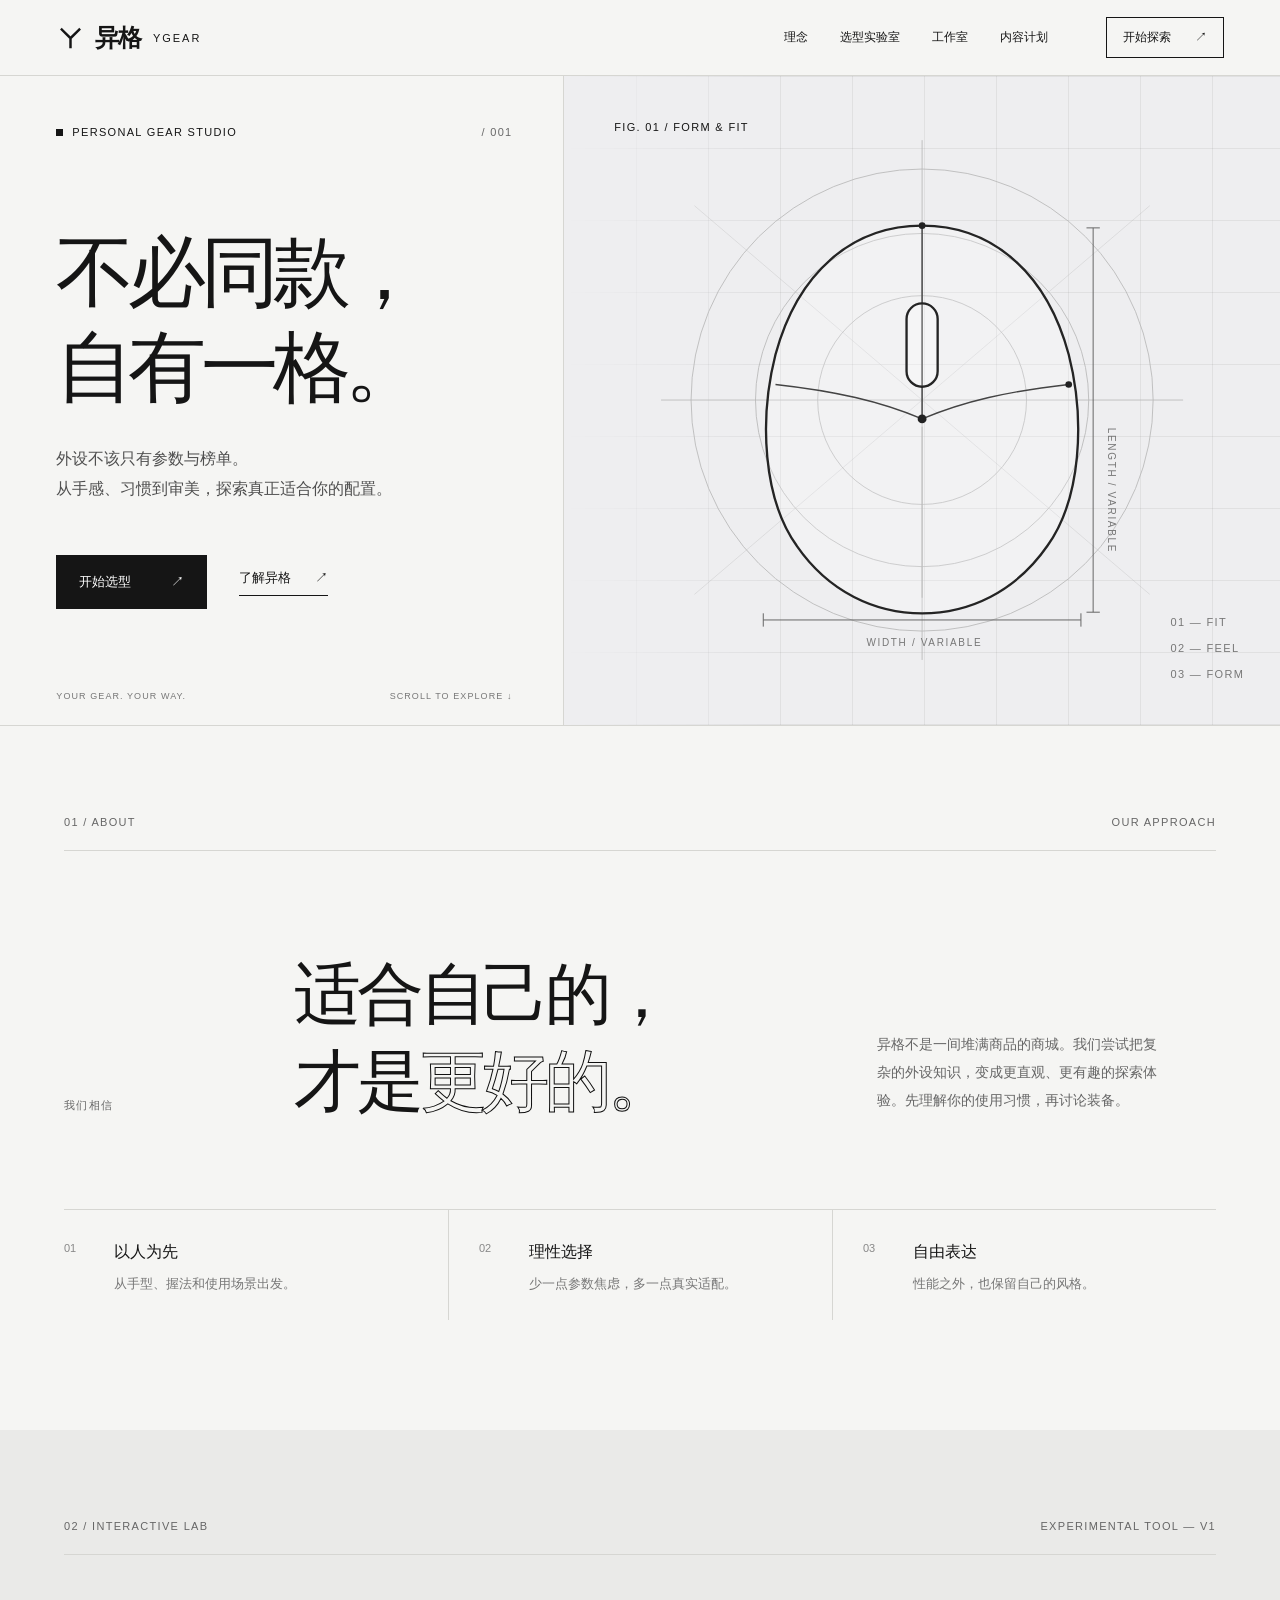
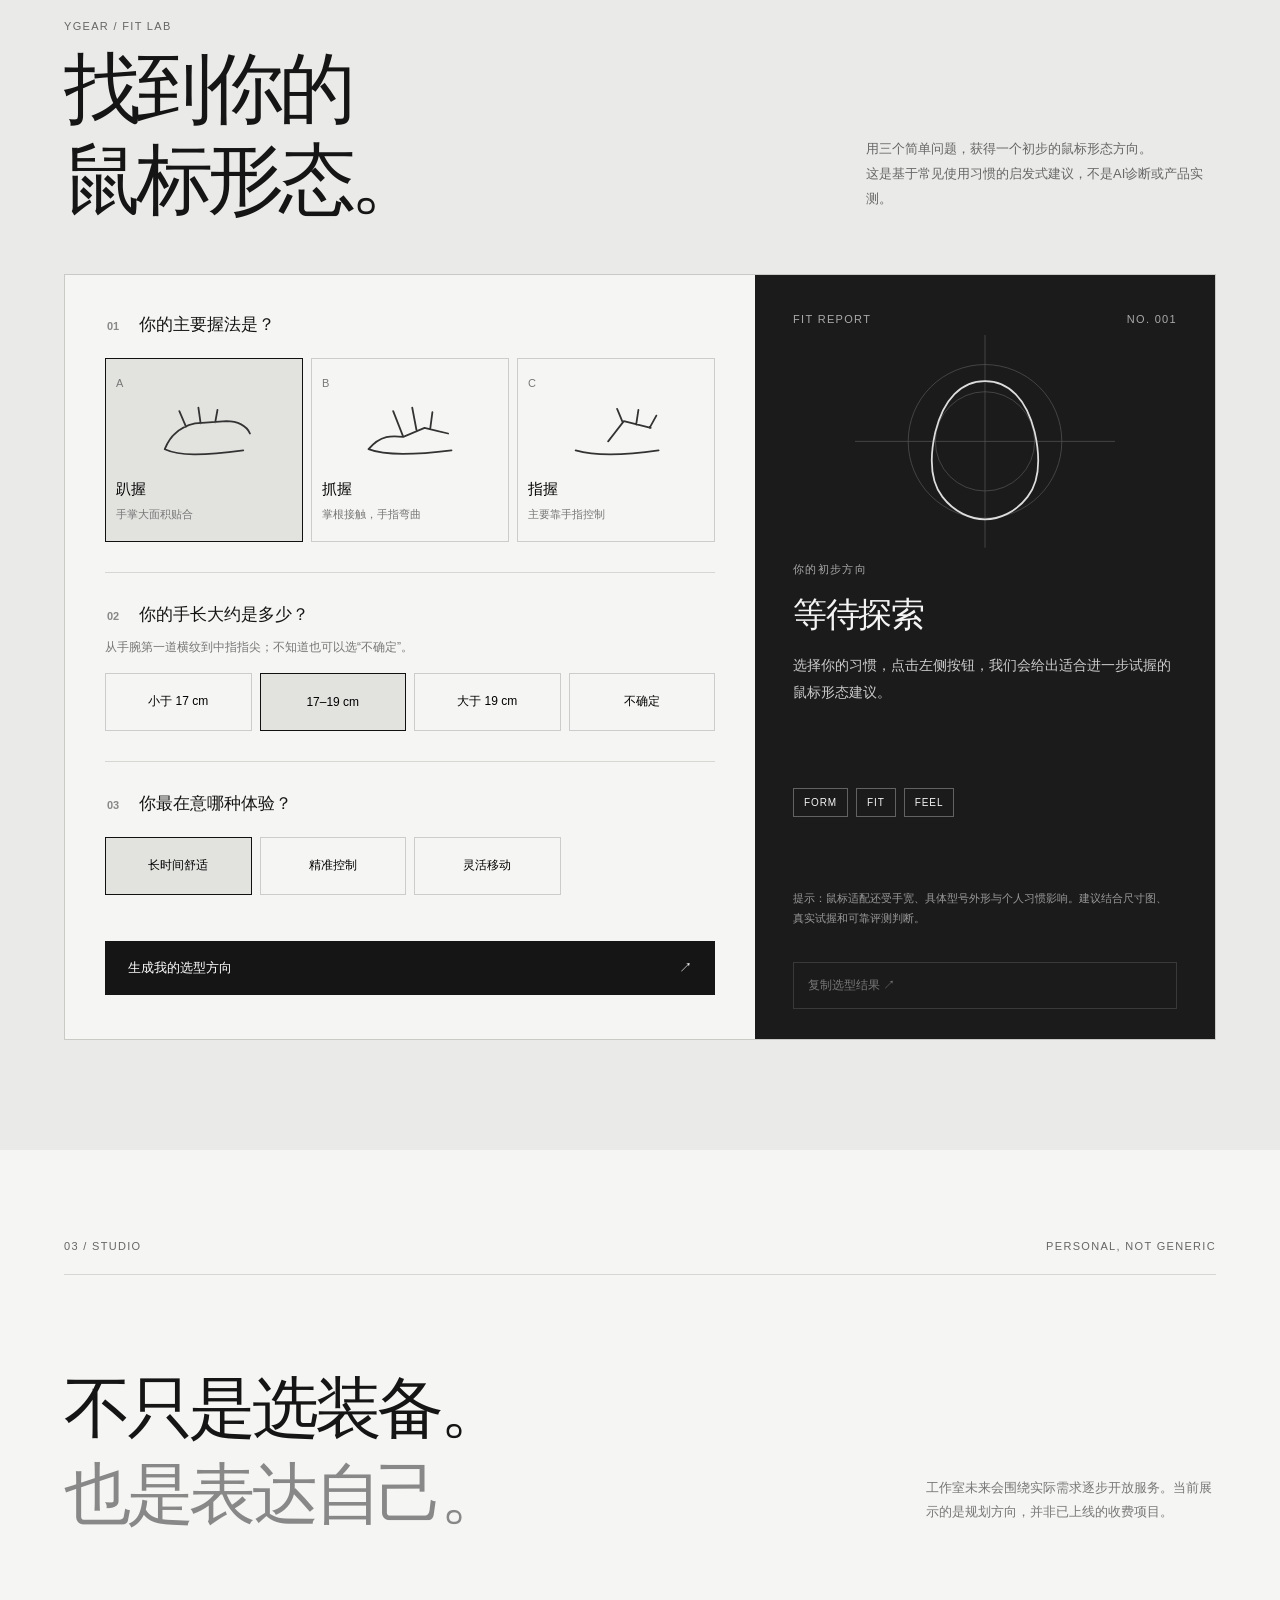
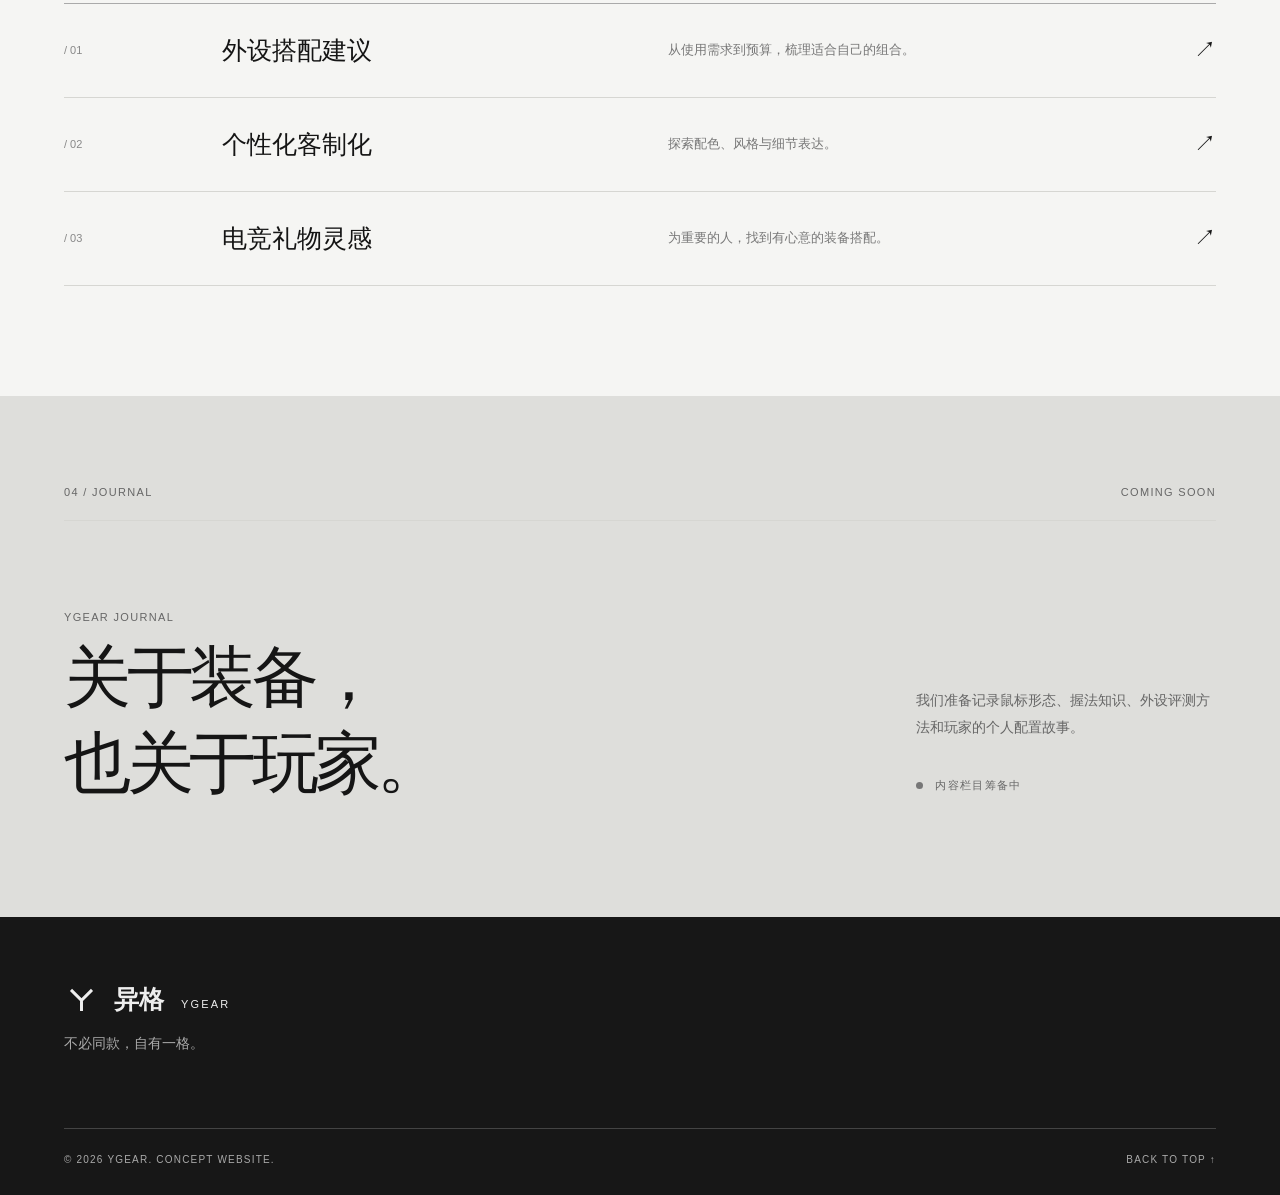
==== ygear-site/index.html @ 48c8aefd "Add files via upload" ====
<!doctype html>
<html lang="zh-CN">
<head>
  <meta charset="UTF-8" />
  <meta name="viewport" content="width=device-width, initial-scale=1.0" />
  <meta name="theme-color" content="#f5f5f3" />
  <meta name="description" content="异格 YGEAR — 不必同款，自有一格。探索适合你的电竞外设。" />
  <title>异格 YGEAR — 不必同款，自有一格</title>
  <link rel="stylesheet" href="style.css" />
  <script src="script.js" defer></script>
</head>
<body>
  <header class="topbar">
    <a class="brand" href="#home" aria-label="异格 YGEAR 首页">
      <svg class="brand-symbol" viewBox="0 0 40 40" fill="none" aria-hidden="true"><path d="M8 9L20 21L32 9M20 21V33" stroke="currentColor" stroke-width="3.4" stroke-linecap="square" stroke-linejoin="miter"/></svg>
      <span class="brand-cn">异格</span><span class="brand-en">YGEAR</span>
    </a>
    <nav class="nav" aria-label="主导航">
      <a href="#concept">理念</a><a href="#selector">选型实验室</a><a href="#services">工作室</a><a href="#notes">内容计划</a>
    </nav>
    <a class="nav-cta" href="#selector">开始探索 <span aria-hidden="true">↗</span></a>
    <button class="menu-button" id="menuButton" aria-label="展开菜单" aria-expanded="false">☰</button>
  </header>
  <nav class="mobile-nav" id="mobileNav" aria-label="移动端导航" hidden><a href="#concept">理念</a><a href="#selector">选型实验室</a><a href="#services">工作室</a><a href="#notes">内容计划</a></nav>
  <main>
    <section class="hero" id="home">
      <div class="hero-copy">
        <div class="eyebrow"><span class="tiny-square"></span> PERSONAL GEAR STUDIO <span class="index">/ 001</span></div>
        <h1>不必同款，<br><span>自有一格。</span></h1>
        <p>外设不该只有参数与榜单。<br>从手感、习惯到审美，探索真正适合你的配置。</p>
        <div class="hero-actions"><a class="solid-btn" href="#selector">开始选型 <span>↗</span></a><a class="text-link" href="#concept">了解异格 <span>↗</span></a></div>
        <div class="hero-bottom"><span>YOUR GEAR. YOUR WAY.</span><span>SCROLL TO EXPLORE ↓</span></div>
      </div>
      <div class="hero-art" aria-label="抽象线条构成的鼠标工程示意图">
        <div class="art-grid"></div><span class="art-index">FIG. 01 / FORM & FIT</span>
        <svg class="mouse-art" viewBox="0 0 580 520" role="img" aria-label="鼠标形态的抽象线稿">
          <circle cx="290" cy="260" r="208" class="construction"/><circle cx="290" cy="260" r="150" class="construction"/><circle cx="290" cy="260" r="94" class="construction"/>
          <path d="M55 260H525M290 26V494" class="construction"/><path d="M85 85L495 435M495 85L85 435" class="construction faint"/>
          <path d="M177 391C147 349 143 278 158 219C178 145 227 103 290 103C353 103 402 145 422 219C437 278 433 349 403 391C374 433 332 452 290 452C248 452 206 433 177 391Z" class="outline"/>
          <path d="M290 104V277M158 246C212 252 252 261 290 277C328 261 368 252 422 246" class="detail"/>
          <rect x="276" y="173" width="28" height="75" rx="14" class="outline"/><path d="M290 284V438" class="construction"/>
          <path d="M147 458H433M147 452V464M433 452V464" class="measurement"/><path d="M444 105V451M438 105H450M438 451H450" class="measurement"/>
          <circle cx="290" cy="277" r="4" class="point"/><circle cx="290" cy="103" r="3" class="point"/><circle cx="422" cy="246" r="3" class="point"/>
          <text x="292" y="481" text-anchor="middle" class="diagram-label">WIDTH / VARIABLE</text><text x="457" y="285" class="diagram-label" transform="rotate(90 457 285)">LENGTH / VARIABLE</text>
        </svg>
        <div class="art-corner"><span>01 — FIT</span><span>02 — FEEL</span><span>03 — FORM</span></div>
      </div>
    </section>

    <section class="manifesto" id="concept">
      <div class="section-meta"><span>01 / ABOUT</span><span>OUR APPROACH</span></div>
      <div class="manifesto-content"><p class="kicker">我们相信</p><h2>适合自己的，<br>才是<span class="outline-text">更好的。</span></h2><p class="manifesto-desc">异格不是一间堆满商品的商城。我们尝试把复杂的外设知识，变成更直观、更有趣的探索体验。先理解你的使用习惯，再讨论装备。</p></div>
      <div class="principles"><div><span>01</span><strong>以人为先</strong><p>从手型、握法和使用场景出发。</p></div><div><span>02</span><strong>理性选择</strong><p>少一点参数焦虑，多一点真实适配。</p></div><div><span>03</span><strong>自由表达</strong><p>性能之外，也保留自己的风格。</p></div></div>
    </section>

    <section class="selector-section" id="selector">
      <div class="section-meta"><span>02 / INTERACTIVE LAB</span><span>EXPERIMENTAL TOOL — V1</span></div>
      <div class="selector-header"><div><p class="kicker">YGEAR / FIT LAB</p><h2>找到你的<br>鼠标形态。</h2></div><p>用三个简单问题，获得一个初步的鼠标形态方向。<br>这是基于常见使用习惯的启发式建议，不是AI诊断或产品实测。</p></div>
      <div class="selector-layout">
        <div class="selector-form">
          <fieldset><legend><span>01</span> 你的主要握法是？</legend><div class="option-grid grip-grid" data-group="grip">
            <button type="button" class="choice selected" data-value="palm" aria-pressed="true"><span class="choice-num">A</span><svg viewBox="0 0 100 58" aria-hidden="true"><path d="M15 43C20 30 29 23 42 20L70 18C80 18 88 22 91 29M15 43C28 49 48 49 85 44M34 23L28 9M47 20L45 6M60 19L62 8"/></svg><strong>趴握</strong><small>手掌大面积贴合</small></button>
            <button type="button" class="choice" data-value="claw" aria-pressed="false"><span class="choice-num">B</span><svg viewBox="0 0 100 58" aria-hidden="true"><path d="M13 43C28 49 55 48 87 44M13 43C24 30 34 31 44 32L63 24L84 29M44 32L35 9M56 27L52 6M68 25L70 10"/></svg><strong>抓握</strong><small>掌根接触，手指弯曲</small></button>
            <button type="button" class="choice" data-value="fingertip" aria-pressed="false"><span class="choice-num">C</span><svg viewBox="0 0 100 58" aria-hidden="true"><path d="M14 44C31 49 54 49 88 44M43 36L57 18L81 24M56 19L51 7M68 21L70 8M80 24L86 13"/></svg><strong>指握</strong><small>主要靠手指控制</small></button>
          </div></fieldset>
          <fieldset><legend><span>02</span> 你的手长大约是多少？</legend><p class="field-hint">从手腕第一道横纹到中指指尖；不知道也可以选“不确定”。</p><div class="option-grid" data-group="hand"><button type="button" class="choice compact" data-value="small" aria-pressed="false">小于 17 cm</button><button type="button" class="choice compact selected" data-value="medium" aria-pressed="true">17–19 cm</button><button type="button" class="choice compact" data-value="large" aria-pressed="false">大于 19 cm</button><button type="button" class="choice compact" data-value="unknown" aria-pressed="false">不确定</button></div></fieldset>
          <fieldset><legend><span>03</span> 你最在意哪种体验？</legend><div class="option-grid" data-group="priority"><button type="button" class="choice compact selected" data-value="comfort" aria-pressed="true">长时间舒适</button><button type="button" class="choice compact" data-value="control" aria-pressed="false">精准控制</button><button type="button" class="choice compact" data-value="agility" aria-pressed="false">灵活移动</button></div></fieldset>
          <button type="button" class="solid-btn result-btn" id="calculate">生成我的选型方向 <span>↗</span></button>
        </div>
        <aside class="result-panel" aria-live="polite"><div class="result-top"><span>FIT REPORT</span><span>NO. 001</span></div><div class="result-symbol" aria-hidden="true"><svg viewBox="0 0 220 180"><circle cx="110" cy="90" r="65"/><circle cx="110" cy="90" r="42"/><path d="M0 90H220M110 0V180"/><path d="M74 137C64 124 63 104 68 82C75 54 90 39 110 39C130 39 145 54 152 82C157 104 156 124 146 137C136 150 122 156 110 156C98 156 84 150 74 137Z" class="result-mouse"/></svg></div><p class="result-label">你的初步方向</p><h3 id="resultTitle">等待探索</h3><p id="resultDescription">选择你的习惯，点击左侧按钮，我们会给出适合进一步试握的鼠标形态建议。</p><div class="result-tags" id="resultTags"><span>FORM</span><span>FIT</span><span>FEEL</span></div><p class="disclaimer">提示：鼠标适配还受手宽、具体型号外形与个人习惯影响。建议结合尺寸图、真实试握和可靠评测判断。</p><button type="button" class="copy-btn" id="copyResult" disabled>复制选型结果 ↗</button></aside>
      </div>
    </section>

    <section class="services" id="services"><div class="section-meta"><span>03 / STUDIO</span><span>PERSONAL, NOT GENERIC</span></div><div class="services-heading"><h2>不只是选装备。<br><span>也是表达自己。</span></h2><p>工作室未来会围绕实际需求逐步开放服务。当前展示的是规划方向，并非已上线的收费项目。</p></div><div class="service-list"><div><span class="service-num">/ 01</span><h3>外设搭配建议</h3><p>从使用需求到预算，梳理适合自己的组合。</p><span class="service-arrow">↗</span></div><div><span class="service-num">/ 02</span><h3>个性化客制化</h3><p>探索配色、风格与细节表达。</p><span class="service-arrow">↗</span></div><div><span class="service-num">/ 03</span><h3>电竞礼物灵感</h3><p>为重要的人，找到有心意的装备搭配。</p><span class="service-arrow">↗</span></div></div></section>
    <section class="notes" id="notes"><div class="section-meta"><span>04 / JOURNAL</span><span>COMING SOON</span></div><div class="notes-content"><div><p class="kicker">YGEAR JOURNAL</p><h2>关于装备，<br>也关于玩家。</h2></div><div class="notes-text"><p>我们准备记录鼠标形态、握法知识、外设评测方法和玩家的个人配置故事。</p><p class="notes-status"><span class="status-dot"></span> 内容栏目筹备中</p></div></div></section>
  </main>
  <footer><div class="footer-brand"><svg viewBox="0 0 40 40" fill="none" aria-hidden="true"><path d="M8 9L20 21L32 9M20 21V33" stroke="currentColor" stroke-width="3.4"/></svg><strong>异格 <span>YGEAR</span></strong></div><p>不必同款，自有一格。</p><div class="footer-bottom"><span>© <span id="year"></span> YGEAR. CONCEPT WEBSITE.</span><a href="#home">BACK TO TOP ↑</a></div></footer>
</body>
</html>
---- ygear-site/style.css ----
:root{--bg:#f5f5f3;--paper:#f9f9f7;--ink:#151515;--muted:#696969;--line:#d6d6d2;--dark:#181818;--sans:Inter,"Helvetica Neue",Arial,"PingFang SC","Microsoft YaHei",sans-serif}*{box-sizing:border-box}html{scroll-behavior:smooth}body{margin:0;background:var(--bg);color:var(--ink);font-family:var(--sans);-webkit-font-smoothing:antialiased}button,a{font:inherit}a{color:inherit;text-decoration:none}button{cursor:pointer}button:focus-visible,a:focus-visible{outline:2px solid #777;outline-offset:4px}.topbar{height:76px;display:flex;align-items:center;border-bottom:1px solid var(--line);padding:0 4.4%;gap:5%;background:var(--bg);position:sticky;top:0;z-index:20}.brand{display:flex;align-items:center;gap:10px;white-space:nowrap}.brand-symbol{width:29px;height:29px}.brand-cn{font-size:24px;font-weight:750;letter-spacing:-.05em}.brand-en{font-size:11px;letter-spacing:.18em;margin-left:2px}.nav{display:flex;gap:32px;margin-left:auto}.nav a{font-size:12px;transition:opacity .2s}.nav a:hover{opacity:.5}.nav-cta{border:1px solid var(--ink);padding:11px 16px;font-size:12px;white-space:nowrap}.nav-cta span{margin-left:20px}.menu-button,.mobile-nav{display:none}.hero{min-height:650px;display:grid;grid-template-columns:44% 56%;border-bottom:1px solid var(--line)}.hero-copy{padding:50px 9% 24px 10%;display:flex;flex-direction:column}.eyebrow,.section-meta,.art-index,.art-corner,.hero-bottom,.kicker,.result-top,.result-label,.disclaimer,.footer-bottom,.notes-status{font-size:11px;letter-spacing:.12em}.eyebrow{display:flex;align-items:center;gap:9px}.tiny-square{width:7px;height:7px;background:var(--ink)}.index{margin-left:auto;color:var(--muted)}h1,h2,h3,p{margin-top:0}.hero h1{font-size:clamp(58px,6.1vw,106px);font-weight:550;line-height:1.22;letter-spacing:-.075em;margin:87px 0 28px;white-space:nowrap}.hero h1 span{font-weight:300}.hero-copy>p{font-size:16px;line-height:1.9;color:#4f4f4f}.hero-actions{display:flex;align-items:center;gap:32px;margin-top:35px}.solid-btn{display:inline-flex;align-items:center;justify-content:space-between;gap:40px;background:var(--ink);color:#fff;padding:17px 22px;border:1px solid var(--ink);font-size:13px;transition:background .2s,color .2s}.solid-btn:hover{background:transparent;color:var(--ink)}.text-link{border-bottom:1px solid var(--ink);padding-bottom:8px;font-size:13px}.text-link span{margin-left:20px}.hero-bottom{display:flex;justify-content:space-between;color:#777;margin-top:auto;padding-top:60px;font-size:9px}.hero-art{position:relative;overflow:hidden;border-left:1px solid var(--line);background:#eeeef0;min-height:600px}.art-grid{position:absolute;inset:0;background-image:linear-gradient(to right,rgba(0,0,0,.06) 1px,transparent 1px),linear-gradient(to bottom,rgba(0,0,0,.06) 1px,transparent 1px);background-size:72px 72px;mask-image:linear-gradient(to right,transparent,#000 30%,#000)}.art-index{position:absolute;top:45px;left:7%;z-index:1}.mouse-art{position:absolute;inset:5%;width:90%;height:90%;max-width:700px;margin:auto}.construction{fill:none;stroke:#b7b7b7;stroke-width:.75}.faint{opacity:.4}.outline{fill:rgba(255,255,255,.2);stroke:#242424;stroke-width:2.1}.detail{fill:none;stroke:#444;stroke-width:1.3}.measurement{fill:none;stroke:#666;stroke-width:.9}.point{fill:#222}.diagram-label{fill:#777;font-size:9px;letter-spacing:1.5px}.art-corner{position:absolute;right:5%;bottom:7%;display:flex;gap:14px;flex-direction:column;color:#777}.section-meta{display:flex;justify-content:space-between;padding-bottom:22px;border-bottom:1px solid var(--line);color:#666}.manifesto,.selector-section,.services,.notes{padding:90px 5% 110px}.manifesto-content{padding:100px 0 85px;display:grid;grid-template-columns:20% 48% 32%;align-items:end}.kicker{color:#666}.manifesto h2,.services h2,.notes h2{font-size:clamp(45px,5.2vw,82px);font-weight:450;letter-spacing:-.065em;line-height:1.3;margin:0}.outline-text{-webkit-text-stroke:1px #111;color:transparent}.manifesto-desc{max-width:320px;line-height:2;color:#666;font-size:14px;padding-left:30px;margin-bottom:10px}.principles{display:grid;grid-template-columns:repeat(3,1fr);border-top:1px solid var(--line)}.principles>div{padding:32px 30px 12px 0;display:grid;grid-template-columns:40px 1fr;gap:10px}.principles>div+div{border-left:1px solid var(--line);padding-left:30px}.principles span,.service-num{font-size:11px;color:#888}.principles strong{font-weight:550;font-size:16px}.principles p{grid-column:2;font-size:13px;color:#777;line-height:1.7}.selector-section{background:#eaeae8}.selector-header{display:flex;align-items:end;justify-content:space-between;gap:30px;padding:65px 0 50px}.selector-header h2{font-size:clamp(50px,6vw,85px);font-weight:450;line-height:1.18;letter-spacing:-.07em;margin:10px 0 0}.selector-header>p{max-width:350px;font-size:13px;line-height:1.9;color:#666}.selector-layout{display:grid;grid-template-columns:1.2fr .8fr;border:1px solid #c9c9c6;background:var(--bg)}.selector-form{padding:38px 40px 44px}.selector-form fieldset{border:0;border-bottom:1px solid var(--line);margin:0 0 30px;padding:0 0 30px;min-width:0}.selector-form fieldset:last-of-type{border:0;margin-bottom:4px}.selector-form legend{font-size:17px;font-weight:550;margin-bottom:22px}.selector-form legend span{font-size:11px;color:#888;margin-right:15px}.field-hint{font-size:12px;color:#777;margin-top:-9px;margin-bottom:17px}.option-grid{display:grid;grid-template-columns:repeat(4,minmax(0,1fr));gap:8px}.grip-grid{grid-template-columns:repeat(3,minmax(0,1fr))}.choice{background:transparent;border:1px solid #ccc;padding:18px 10px;text-align:left;display:flex;flex-direction:column;min-width:0;min-height:92px;transition:background .2s,border-color .2s}.choice:hover{border-color:#333}.choice.selected{border-color:#111;background:#e2e2df}.choice-num{font-size:11px;color:#777}.choice svg{width:100%;height:65px;margin:12px auto 14px;fill:none;stroke:#333;stroke-width:1.6;stroke-linecap:round;stroke-linejoin:round}.choice strong{font-size:15px;font-weight:550}.choice small{font-size:11px;color:#777;margin-top:7px;line-height:1.5}.choice.compact{min-height:58px;display:flex;justify-content:center;align-items:center;text-align:center;font-size:12px;padding:10px 4px}.result-btn{width:100%;margin-top:12px}.result-panel{background:#1b1b1b;color:#f4f4f4;padding:38px 38px 30px;display:flex;flex-direction:column}.result-top{display:flex;justify-content:space-between;color:#aaa}.result-symbol{margin:10px auto 0;width:min(100%,260px)}.result-symbol svg{width:100%;fill:none;stroke:#555;stroke-width:.6}.result-symbol .result-mouse{stroke:#ddd;stroke-width:1.5}.result-label{color:#aaa;margin:10px 0 15px}.result-panel h3{font-size:34px;font-weight:450;letter-spacing:-.04em;margin-bottom:14px}.result-panel>p:not(.result-label):not(.disclaimer){font-size:14px;line-height:1.95;color:#ccc;min-height:110px}.result-tags{display:flex;gap:8px;flex-wrap:wrap;margin:12px 0 35px}.result-tags span{font-size:10px;letter-spacing:.09em;border:1px solid #626262;padding:8px 10px}.disclaimer{line-height:1.8;letter-spacing:0;color:#999;font-size:11px;margin-top:auto}.copy-btn{background:transparent;color:#fff;border:1px solid #666;padding:14px;margin-top:22px;text-align:left;font-size:12px}.copy-btn:disabled{opacity:.4;cursor:not-allowed}.copy-btn:not(:disabled):hover{background:#333}.services-heading{display:flex;justify-content:space-between;align-items:end;padding:90px 0 65px}.services h2 span{font-weight:300;color:#888}.services-heading p{max-width:290px;font-size:13px;line-height:1.9;color:#777}.service-list{border-top:1px solid #aaa}.service-list>div{display:grid;grid-template-columns:12% 37% 1fr 35px;gap:20px;align-items:center;border-bottom:1px solid var(--line);padding:30px 0}.service-list h3{font-size:25px;font-weight:450;margin:0}.service-list p{font-size:13px;color:#777;margin:0}.service-arrow{font-size:22px;text-align:right}.notes{background:#dededb}.notes-content{display:flex;justify-content:space-between;align-items:end;gap:30px;padding-top:90px}.notes-text{max-width:300px;font-size:14px;line-height:1.9;color:#666}.notes-status{margin-top:35px}.status-dot{display:inline-block;width:7px;height:7px;border-radius:50%;background:#777;margin-right:8px}footer{padding:65px 5% 30px;background:#171717;color:#eee}.footer-brand{display:flex;align-items:center;gap:15px}.footer-brand svg{width:35px;height:35px}.footer-brand strong{font-size:25px}.footer-brand strong span{font-size:11px;font-weight:400;letter-spacing:.2em;margin-left:10px}footer>p{margin:18px 0 75px;font-size:14px;color:#aaa}.footer-bottom{border-top:1px solid #444;padding-top:25px;display:flex;justify-content:space-between;color:#aaa;font-size:10px}
@media(max-width:1050px){.nav{gap:18px}.hero{grid-template-columns:48% 52%}.hero h1{font-size:clamp(48px,6vw,76px)}.manifesto-content{grid-template-columns:1fr 2fr;gap:20px}.manifesto-desc{grid-column:2;padding-left:0}.selector-form{padding:25px}.result-panel{padding:25px}.service-list>div{grid-template-columns:10% 38% 1fr 20px}}
@media(max-width:760px){.topbar{height:66px;padding:0 5%}.brand-cn{font-size:22px}.nav,.nav-cta{display:none}.menu-button{display:block;margin-left:auto;border:0;background:transparent;font-size:23px}.mobile-nav:not([hidden]){display:flex;position:sticky;top:66px;z-index:19;background:var(--bg);flex-direction:column;border-bottom:1px solid var(--line);padding:10px 5%}.mobile-nav a{padding:12px 0;font-size:14px}.hero{grid-template-columns:1fr}.hero-copy{min-height:520px;padding:35px 6% 22px}.hero h1{margin:80px 0 25px;font-size:clamp(55px,12vw,88px)}.hero-art{border-left:0;border-top:1px solid var(--line);min-height:380px}.mouse-art{inset:0;width:100%;height:100%}.hero-bottom{padding-top:60px}.manifesto,.selector-section,.services,.notes{padding:65px 5% 75px}.manifesto-content{display:block;padding:65px 0}.manifesto h2,.services h2,.notes h2{font-size:clamp(43px,9vw,64px);margin:25px 0}.manifesto-desc{margin-top:30px}.principles{grid-template-columns:1fr}.principles>div,.principles>div+div{border-left:0;border-bottom:1px solid var(--line);padding:24px 0}.selector-header,.services-heading,.notes-content{display:block;padding:60px 0 30px}.selector-header h2{font-size:56px}.selector-header>p,.services-heading p{margin-top:25px}.selector-layout{grid-template-columns:1fr}.selector-form{padding:24px 16px}.result-panel{min-height:540px}.service-list>div{grid-template-columns:35px 1fr 20px;gap:12px}.service-list h3{font-size:21px}.service-list p{grid-column:2;grid-row:2;line-height:1.6}.service-arrow{grid-column:3;grid-row:1}.notes-text{margin-top:30px}.section-meta{font-size:9px}.option-grid{grid-template-columns:repeat(2,minmax(0,1fr))}.grip-grid{grid-template-columns:repeat(3,minmax(0,1fr))}.choice svg{height:45px}.choice{padding:12px 8px}.choice small{font-size:10px}}
@media(max-width:390px){.brand-en{display:none}.hero h1{font-size:52px}.hero-actions{gap:18px}.grip-grid{gap:5px}.choice strong{font-size:13px}.choice small{font-size:9px}}
@media(prefers-reduced-motion:reduce){html{scroll-behavior:auto}*{transition:none!important}}
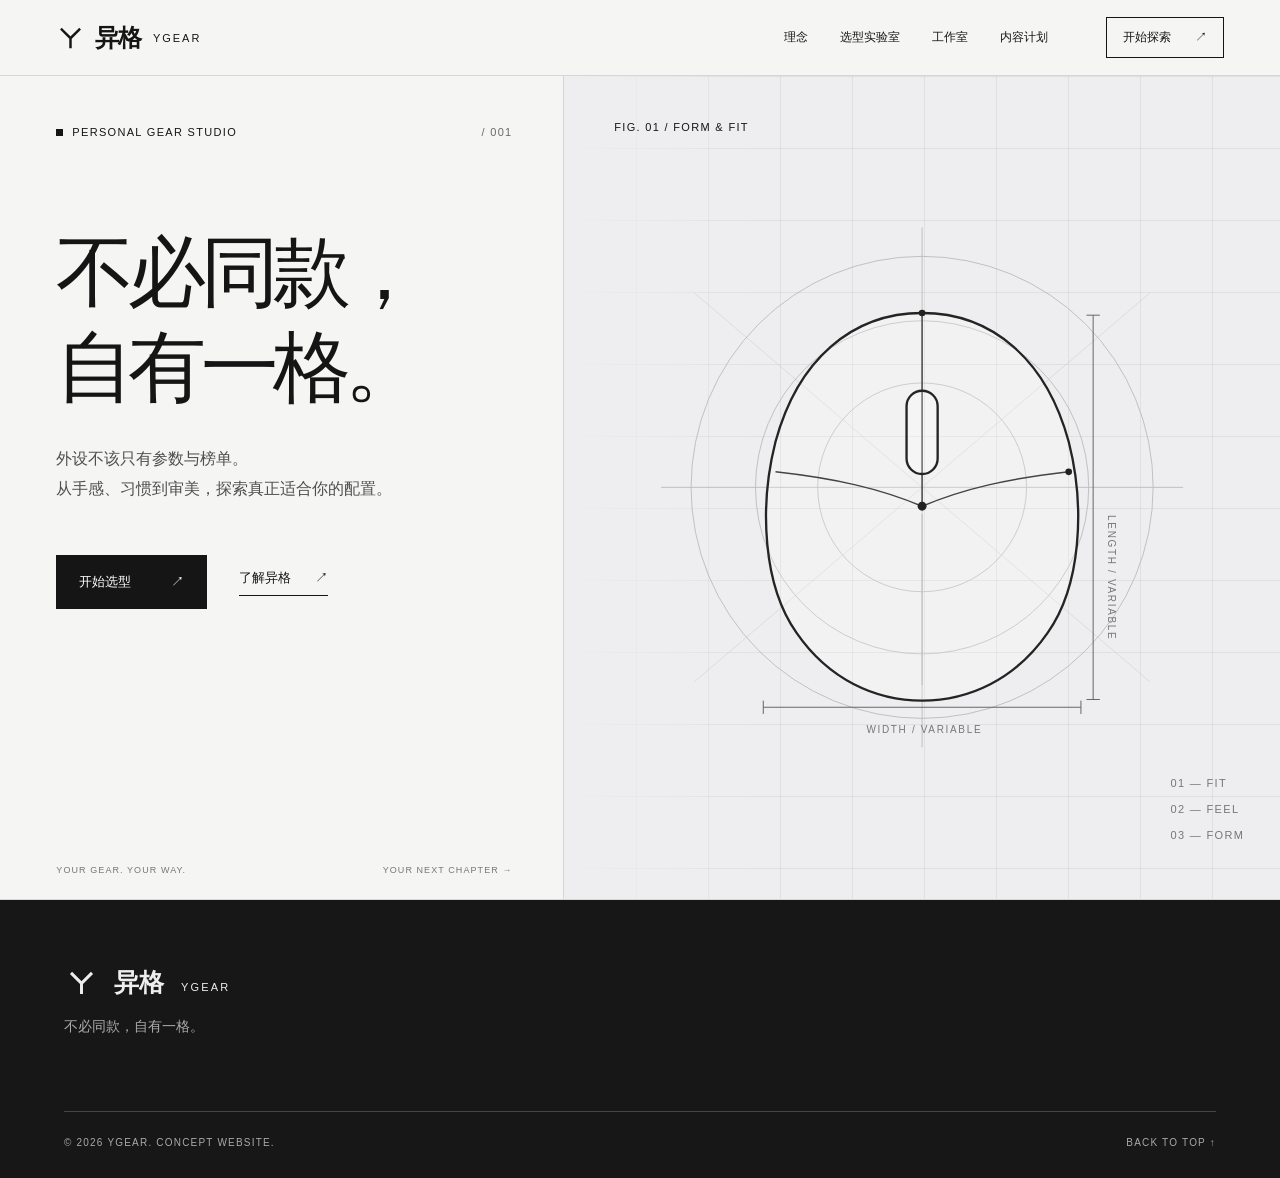
==== commit f498e7d6: "Improve YGEAR selector state, mobile layout, and page navigation" ====
--- a/ygear-site/index.html
+++ b/ygear-site/index.html
@@ -29,7 +29,7 @@
         <h1>不必同款，<br><span>自有一格。</span></h1>
         <p>外设不该只有参数与榜单。<br>从手感、习惯到审美，探索真正适合你的配置。</p>
         <div class="hero-actions"><a class="solid-btn" href="#selector">开始选型 <span>↗</span></a><a class="text-link" href="#concept">了解异格 <span>↗</span></a></div>
-        <div class="hero-bottom"><span>YOUR GEAR. YOUR WAY.</span><span>SCROLL TO EXPLORE ↓</span></div>
+        <div class="hero-bottom"><span>YOUR GEAR. YOUR WAY.</span><span>YOUR NEXT CHAPTER →</span></div>
       </div>
       <div class="hero-art" aria-label="抽象线条构成的鼠标工程示意图">
         <div class="art-grid"></div><span class="art-index">FIG. 01 / FORM & FIT</span>
@@ -67,11 +67,24 @@
           <fieldset><legend><span>03</span> 你最在意哪种体验？</legend><div class="option-grid" data-group="priority"><button type="button" class="choice compact selected" data-value="comfort" aria-pressed="true">长时间舒适</button><button type="button" class="choice compact" data-value="control" aria-pressed="false">精准控制</button><button type="button" class="choice compact" data-value="agility" aria-pressed="false">灵活移动</button></div></fieldset>
           <button type="button" class="solid-btn result-btn" id="calculate">生成我的选型方向 <span>↗</span></button>
         </div>
-        <aside class="result-panel" aria-live="polite"><div class="result-top"><span>FIT REPORT</span><span>NO. 001</span></div><div class="result-symbol" aria-hidden="true"><svg viewBox="0 0 220 180"><circle cx="110" cy="90" r="65"/><circle cx="110" cy="90" r="42"/><path d="M0 90H220M110 0V180"/><path d="M74 137C64 124 63 104 68 82C75 54 90 39 110 39C130 39 145 54 152 82C157 104 156 124 146 137C136 150 122 156 110 156C98 156 84 150 74 137Z" class="result-mouse"/></svg></div><p class="result-label">你的初步方向</p><h3 id="resultTitle">等待探索</h3><p id="resultDescription">选择你的习惯，点击左侧按钮，我们会给出适合进一步试握的鼠标形态建议。</p><div class="result-tags" id="resultTags"><span>FORM</span><span>FIT</span><span>FEEL</span></div><p class="disclaimer">提示：鼠标适配还受手宽、具体型号外形与个人习惯影响。建议结合尺寸图、真实试握和可靠评测判断。</p><button type="button" class="copy-btn" id="copyResult" disabled>复制选型结果 ↗</button></aside>
+        <aside class="result-panel" aria-labelledby="resultTitle">
+          <div class="result-top"><span>FIT REPORT</span><span>基础规则推荐</span></div>
+          <p id="resultStatus" role="status">选择你的习惯，再生成选型方向。</p>
+          <h3 id="resultTitle" tabindex="-1">等待探索</h3>
+          <div id="resultContent" hidden>
+            <section class="report-part"><h4>01 / 形态与尺寸方向</h4><p id="resultDescription"></p><div class="result-tags" id="resultTags"></div></section>
+            <section class="report-part"><h4>02 / 为什么适合你</h4><ul id="resultReasons"></ul></section>
+            <section class="report-part"><h4>03 / 购买与试握检查</h4><ul id="resultChecks"></ul></section>
+          </div>
+          <p class="disclaimer">这是基于常见握持习惯的初步规则建议，未接入 AI 模型或产品实测数据库。手宽、具体外形与个人习惯也会影响适配。</p>
+          <button type="button" class="copy-btn" id="copyResult" disabled>复制选型结果 ↗</button>
+          <p id="copyStatus" role="status"></p>
+          <div id="manualCopy" hidden><label for="reportText">请选中以下文本手动复制</label><textarea id="reportText" readonly rows="10"></textarea></div>
+        </aside>
       </div>
     </section>
 
-    <section class="services" id="services"><div class="section-meta"><span>03 / STUDIO</span><span>PERSONAL, NOT GENERIC</span></div><div class="services-heading"><h2>不只是选装备。<br><span>也是表达自己。</span></h2><p>工作室未来会围绕实际需求逐步开放服务。当前展示的是规划方向，并非已上线的收费项目。</p></div><div class="service-list"><div><span class="service-num">/ 01</span><h3>外设搭配建议</h3><p>从使用需求到预算，梳理适合自己的组合。</p><span class="service-arrow">↗</span></div><div><span class="service-num">/ 02</span><h3>个性化客制化</h3><p>探索配色、风格与细节表达。</p><span class="service-arrow">↗</span></div><div><span class="service-num">/ 03</span><h3>电竞礼物灵感</h3><p>为重要的人，找到有心意的装备搭配。</p><span class="service-arrow">↗</span></div></div></section>
+    <section class="services" id="services"><div class="section-meta"><span>03 / STUDIO</span><span>PERSONAL, NOT GENERIC</span></div><div class="services-heading"><h2>不只是选装备。<br><span>也是表达自己。</span></h2><p>工作室未来会围绕实际需求逐步开放服务。当前展示的是规划方向，并非已上线的收费项目。</p></div><div class="service-list"><div><span class="service-num">/ 01</span><h3>外设搭配建议</h3><p>从使用需求到预算，梳理适合自己的组合。</p><span class="service-status">筹备中</span></div><div><span class="service-num">/ 02</span><h3>个性化客制化</h3><p>探索配色、风格与细节表达。</p><span class="service-status">筹备中</span></div><div><span class="service-num">/ 03</span><h3>电竞礼物灵感</h3><p>为重要的人，找到有心意的装备搭配。</p><span class="service-status">筹备中</span></div></div></section>
     <section class="notes" id="notes"><div class="section-meta"><span>04 / JOURNAL</span><span>COMING SOON</span></div><div class="notes-content"><div><p class="kicker">YGEAR JOURNAL</p><h2>关于装备，<br>也关于玩家。</h2></div><div class="notes-text"><p>我们准备记录鼠标形态、握法知识、外设评测方法和玩家的个人配置故事。</p><p class="notes-status"><span class="status-dot"></span> 内容栏目筹备中</p></div></div></section>
   </main>
   <footer><div class="footer-brand"><svg viewBox="0 0 40 40" fill="none" aria-hidden="true"><path d="M8 9L20 21L32 9M20 21V33" stroke="currentColor" stroke-width="3.4"/></svg><strong>异格 <span>YGEAR</span></strong></div><p>不必同款，自有一格。</p><div class="footer-bottom"><span>© <span id="year"></span> YGEAR. CONCEPT WEBSITE.</span><a href="#home">BACK TO TOP ↑</a></div></footer>
--- a/ygear-site/style.css
+++ b/ygear-site/style.css
@@ -3,3 +3,53 @@
 @media(max-width:760px){.topbar{height:66px;padding:0 5%}.brand-cn{font-size:22px}.nav,.nav-cta{display:none}.menu-button{display:block;margin-left:auto;border:0;background:transparent;font-size:23px}.mobile-nav:not([hidden]){display:flex;position:sticky;top:66px;z-index:19;background:var(--bg);flex-direction:column;border-bottom:1px solid var(--line);padding:10px 5%}.mobile-nav a{padding:12px 0;font-size:14px}.hero{grid-template-columns:1fr}.hero-copy{min-height:520px;padding:35px 6% 22px}.hero h1{margin:80px 0 25px;font-size:clamp(55px,12vw,88px)}.hero-art{border-left:0;border-top:1px solid var(--line);min-height:380px}.mouse-art{inset:0;width:100%;height:100%}.hero-bottom{padding-top:60px}.manifesto,.selector-section,.services,.notes{padding:65px 5% 75px}.manifesto-content{display:block;padding:65px 0}.manifesto h2,.services h2,.notes h2{font-size:clamp(43px,9vw,64px);margin:25px 0}.manifesto-desc{margin-top:30px}.principles{grid-template-columns:1fr}.principles>div,.principles>div+div{border-left:0;border-bottom:1px solid var(--line);padding:24px 0}.selector-header,.services-heading,.notes-content{display:block;padding:60px 0 30px}.selector-header h2{font-size:56px}.selector-header>p,.services-heading p{margin-top:25px}.selector-layout{grid-template-columns:1fr}.selector-form{padding:24px 16px}.result-panel{min-height:540px}.service-list>div{grid-template-columns:35px 1fr 20px;gap:12px}.service-list h3{font-size:21px}.service-list p{grid-column:2;grid-row:2;line-height:1.6}.service-arrow{grid-column:3;grid-row:1}.notes-text{margin-top:30px}.section-meta{font-size:9px}.option-grid{grid-template-columns:repeat(2,minmax(0,1fr))}.grip-grid{grid-template-columns:repeat(3,minmax(0,1fr))}.choice svg{height:45px}.choice{padding:12px 8px}.choice small{font-size:10px}}
 @media(max-width:390px){.brand-en{display:none}.hero h1{font-size:52px}.hero-actions{gap:18px}.grip-grid{gap:5px}.choice strong{font-size:13px}.choice small{font-size:9px}}
 @media(prefers-reduced-motion:reduce){html{scroll-behavior:auto}*{transition:none!important}}
+
+/* 保留原有几何布局，增加页面切换与可读的报告层级。 */
+[hidden]{display:none!important}
+.paged{scroll-behavior:auto}
+.paged main>section{min-height:calc(100svh - 76px)}
+.nav a[aria-current="page"],.mobile-nav a[aria-current="page"]{text-decoration:underline;text-underline-offset:6px}
+.report-part{padding:20px 0;border-top:1px solid #555}
+.report-part h4{font-size:14px;font-weight:500;margin:0 0 12px;letter-spacing:.04em}
+.report-part p,.report-part li{font-size:14px;line-height:1.9;color:#ccc}
+.report-part ul{padding-left:20px;margin:0}
+.report-part li+li{margin-top:10px}
+.result-panel #resultStatus,.result-panel #copyStatus{font-size:13px;min-height:0;line-height:1.7;margin:16px 0}
+.result-tags{margin:14px 0 0}
+#resultTitle{scroll-margin-top:96px}
+#resultTitle:focus-visible{outline:2px solid #ddd;outline-offset:6px}
+#manualCopy label{display:block;font-size:13px;line-height:1.7;margin-bottom:8px}
+#reportText{width:100%;max-width:100%;padding:12px;background:#292929;color:#eee;border:1px solid #888;font:inherit;font-size:14px;line-height:1.7;resize:vertical}
+.service-list>div{grid-template-columns:10% 30% 1fr 64px}
+.service-status{font-size:12px;color:#777;border:1px solid #aaa;padding:5px;text-align:center;white-space:nowrap}
+@media(max-width:760px){
+ .paged main>section{min-height:calc(100svh - 66px)}
+ .manifesto,.selector-section,.services,.notes{padding:32px 5% 44px}
+ .selector-header,.services-heading,.notes-content{padding:30px 0 24px}
+ .selector-header h2{font-size:46px}
+ .manifesto-content{padding:30px 0}
+ .hero-copy{min-height:420px;padding-top:28px}
+ .hero h1{margin-top:45px}
+ .hero-art{min-height:260px}
+ .hero-bottom{padding-top:32px;font-size:10px;gap:12px}
+ .eyebrow{font-size:10px;letter-spacing:.06em;flex-wrap:wrap}
+ .hero-actions{gap:16px;flex-wrap:wrap}
+ .art-index,.art-corner{font-size:10px}
+ .section-meta{font-size:10px;gap:12px;flex-wrap:wrap}
+ .choice small{font-size:12px;line-height:1.6}
+ .choice strong{font-size:14px}
+ .choice.compact,.field-hint,.disclaimer,.selector-header>p,.services-heading p,.service-list p{font-size:13px}
+ .choice.compact{min-height:48px}
+ .selector-form fieldset{margin-bottom:22px;padding-bottom:22px}
+ .selector-form legend{font-size:16px}
+ .result-panel{min-height:0;padding:24px 20px}
+ .result-panel h3{font-size:28px}
+ .report-part{padding:16px 0}
+ #resultTitle{scroll-margin-top:84px}
+ .service-list>div{grid-template-columns:28px minmax(0,1fr) 64px;gap:10px}
+ .service-list h3{font-size:20px}
+ .service-status{grid-column:3;grid-row:1}
+ footer{padding-top:32px}
+ footer>p{margin-bottom:32px}
+ .mobile-nav a,.menu-button,.copy-btn,.solid-btn{min-height:44px}
+}
